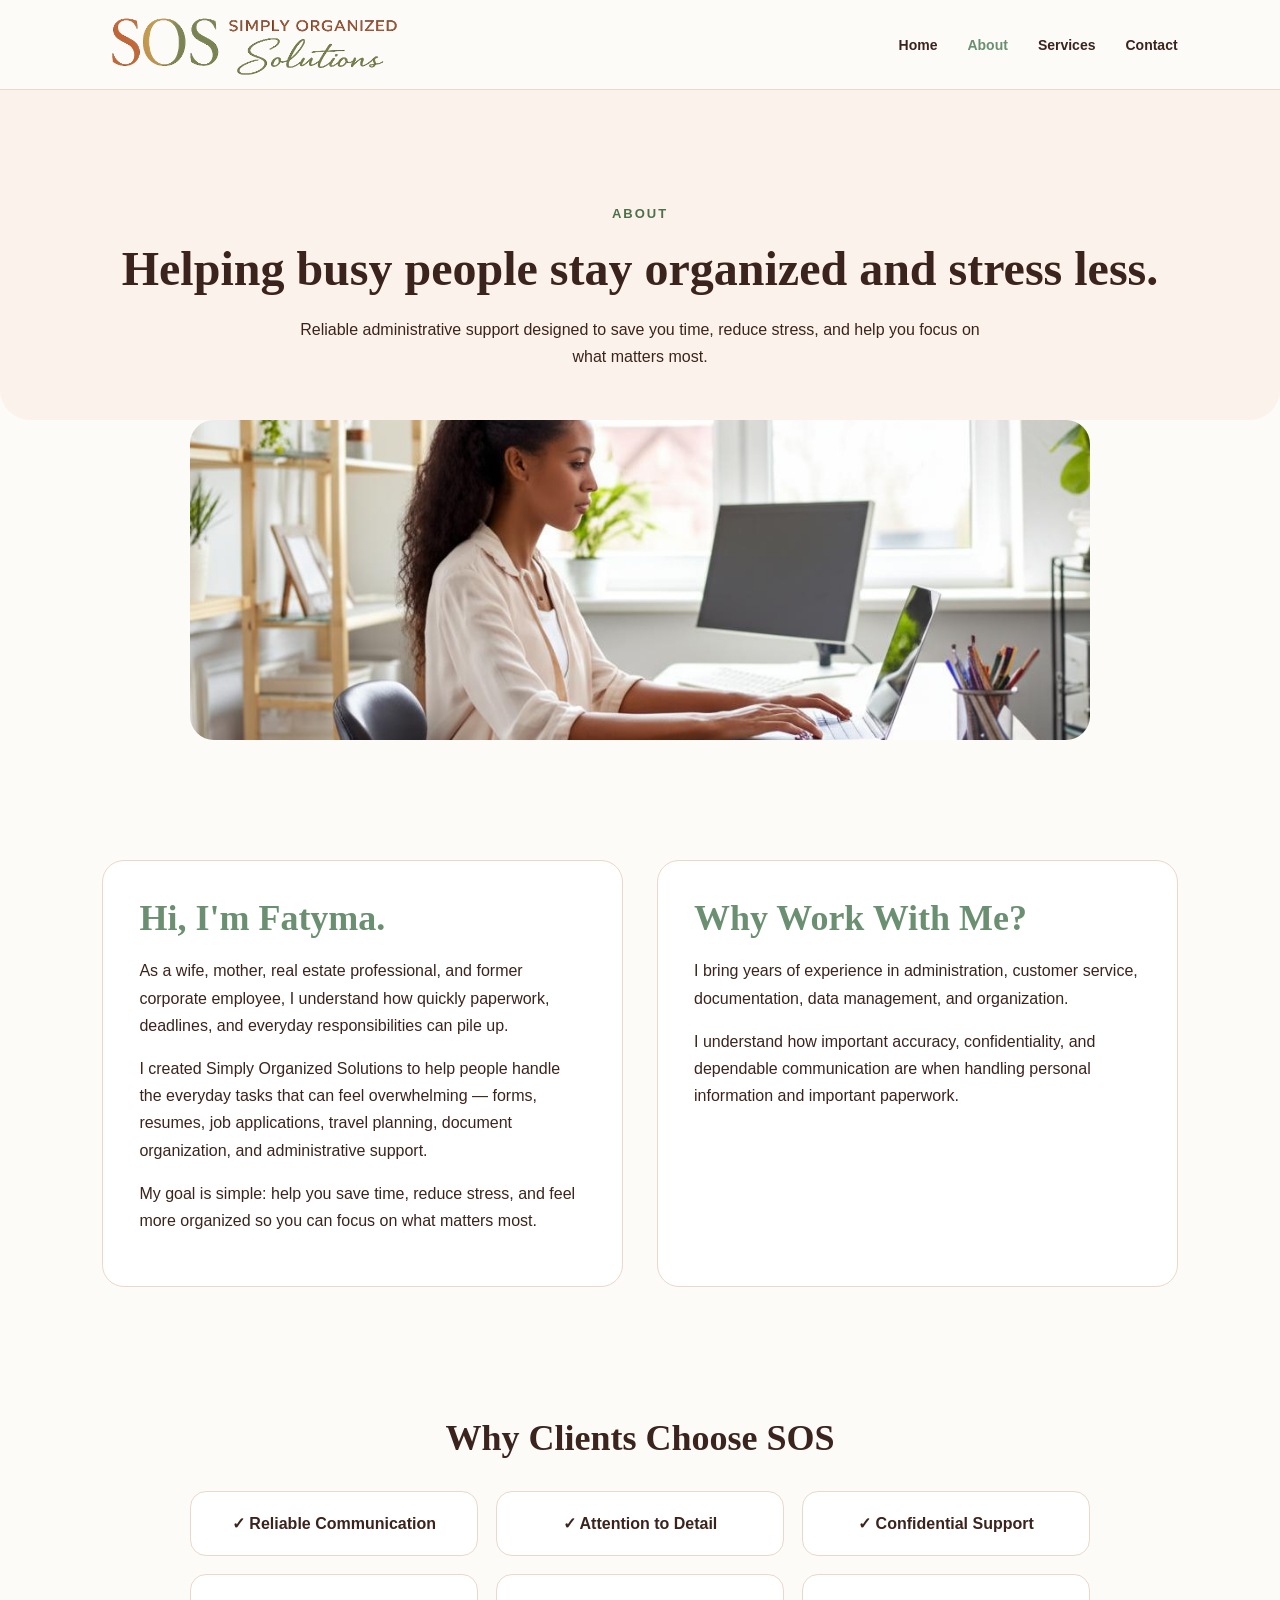
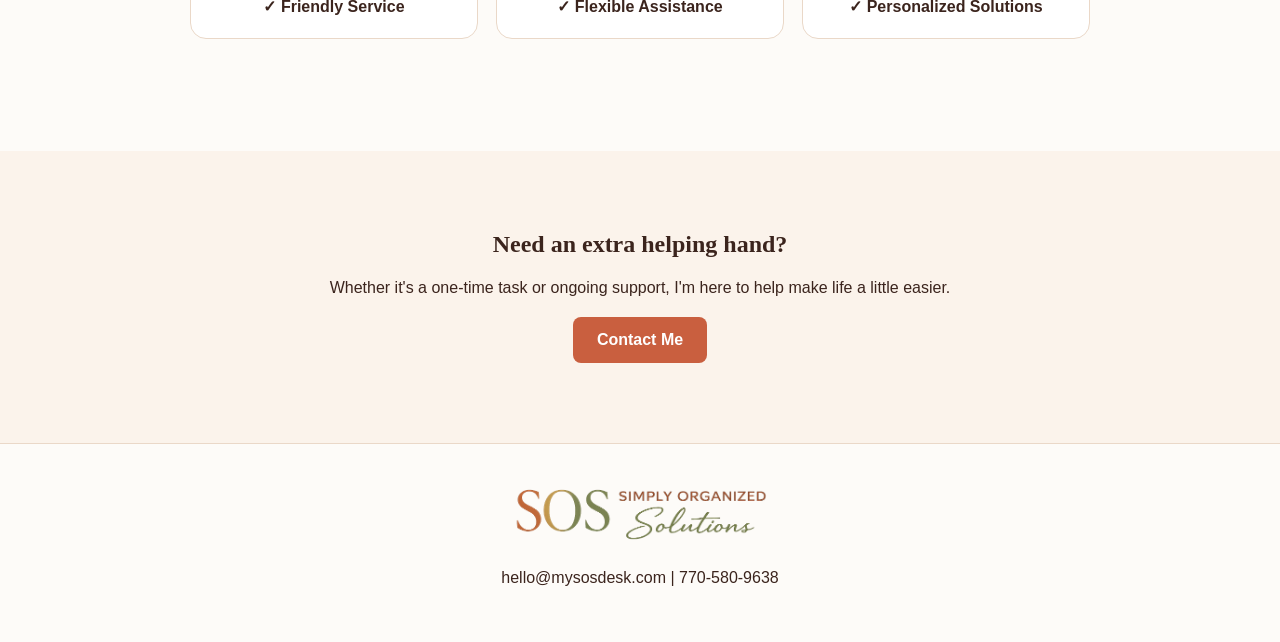
==== about.html @ 48eb8d65 "Update about.html" ====
<!DOCTYPE html>
<html lang="en">
<head>
<meta charset="UTF-8">
<meta name="viewport" content="width=device-width, initial-scale=1.0">
<title>About | Simply Organized Solutions</title>
<link rel="stylesheet" href="style.css">
</head>

<body>

<header class="site-header">
  <a href="index.html" class="logo">
    <img src="images/logo.png" alt="Simply Organized Solutions">
  </a>

  <nav>
    <a href="index.html">Home</a>
    <a href="about.html" class="active">About</a>    
    <a href="services.html">Services</a>
    <a href="contact.html">Contact</a>
  </nav>
</header>

<section class="page-hero">
  <div class="container">
    <p class="eyebrow">ABOUT</p>

<h1>
  Helping busy people stay
  <span class="green-text">organized</span>
  and stress less.
</h1>

    <p class="page-intro">
      Reliable administrative support designed to save you time, reduce stress, and help you focus on what matters most.
    </p>
  </div>
</section>

<div class="about-banner">
  <img src="images/about-workspace.jpeg" alt="Professional and organized virtual assistant workspace">
</div>

<section class="intro-grid">

  <div class="content-card">
    <h2>Hi, I'm Fatyma.</h2>

    <p>
      As a wife, mother, real estate professional, and former corporate employee, 
      I understand how quickly paperwork, deadlines, and everyday responsibilities can pile up.
    </p>

    <p>
      I created Simply Organized Solutions to help people handle the everyday
      tasks that can feel overwhelming — forms, resumes, job applications,
      travel planning, document organization, and administrative support.
    </p>

    <p>
      My goal is simple: help you save time, reduce stress, and feel more
      organized so you can focus on what matters most.
    </p>
  </div>

  <div class="content-card">
    <h2>Why Work With Me?</h2>

    <p>
      I bring years of experience in administration, customer service,
      documentation, data management, and organization.
    </p>

    <p>
      I understand how important accuracy, confidentiality, and dependable
      communication are when handling personal information and important
      paperwork.
    </p>
  </div>

</section>

<section class="services-preview">

  <h2>Why Clients Choose SOS</h2>

  <div class="service-list">
    <div>✓ Reliable Communication</div>
    <div>✓ Attention to Detail</div>
    <div>✓ Confidential Support</div>
    <div>✓ Friendly Service</div>
    <div>✓ Flexible Assistance</div>
    <div>✓ Personalized Solutions</div>
  </div>

</section>

<section class="cta-section">

  <h2>Need an extra helping hand?</h2>

  <p>
    Whether it's a one-time task or ongoing support, I'm here to help make
    life a little easier.
  </p>

  <a href="contact.html" class="button">
    Contact Me
  </a>

</section>

<footer>

  <div class="footer-logo">
    <img src="images/logo.png" alt="Simply Organized Solutions">
  </div>

  <p>
    hello@mysosdesk.com | 770-580-9638
  </p>

</footer>

</body>
</html>
---- style.css ----
* {
  box-sizing: border-box;
}

body {
  margin: 0;
  font-family: Arial, sans-serif;
  background: #FDFBF8;
  color: #3b241d;
}

h1, h2, h3 {
  font-family: Georgia, serif;
  color: #3b241d;
  margin: 0;
}

p {
  line-height: 1.7;
}

.site-header {
  height: 90px;
  padding: 0 8%;
  display: flex;
  align-items: center;
  justify-content: space-between;
  background: #FDFBF8;
  border-bottom: 1px solid #ead8c8;
}

.logo {
  text-decoration: none;
  color: inherit;
  display: flex;
  align-items: center;
  gap: 9px;
}

.logo-main {
  font-family: Georgia, serif;
  font-size: 26px;
  letter-spacing: -1px;
  color: #c95f3f;
}

.logo-text span {
  display: block;
  font-size: 10px;
  letter-spacing: 4px;
  text-transform: uppercase;
  font-weight: bold;
}

.logo-text em {
  display: block;
  font-family: Georgia, serif;
  font-size: 20px;
  color: #4d6f4a;
}

nav {
  display: flex;
  gap: 30px;
}

nav a {
  color: #3b241d;
  text-decoration: none;
  font-weight: bold;
  font-size: 14px;
}

.hero {
  padding: 70px 8%;
  display: grid;
  grid-template-columns: 1fr 0.85fr;
  gap: 60px;
  align-items: center;
  background: #fbf3eb;
}

.eyebrow {
  text-transform: uppercase;
  letter-spacing: 2px;
  font-size: 13px;
  font-weight: bold;
  color: #4d6f4a;
  margin-bottom: 16px;
}

.hero h1 {
  font-size: 44px;
  line-height: 1.08;
  max-width: 620px;
}

.hero-description {
  font-size: 17px;
  max-width: 560px;
  margin: 24px 0;
}

.button {
  display: inline-block;
  background: #c95f3f;
  color: white;
  padding: 14px 24px;
  border-radius: 8px;
  text-decoration: none;
  font-weight: bold;
}

.hero-card {
  background: #fffaf5;
  border: 1px solid #ead8c8;
  border-radius: 24px;
  padding: 42px;
  box-shadow: 0 18px 45px rgba(70, 45, 30, 0.08);
}

.hero-card h3 {
  font-size: 28px;
  margin-bottom: 20px;
}

.hero-card ul {
  list-style: none;
  padding: 0;
  margin: 0;
}

.hero-card li {
  padding: 13px 0;
  border-bottom: 1px solid #ead8c8;
  font-size: 17px;
}

.hero-card li:last-child {
  border-bottom: none;
}

.intro-grid {
  padding: 90px 8%;
  display: grid;
  grid-template-columns: repeat(2, 1fr);
  gap: 34px;
}

.content-card {
  background: white;
  border: 1px solid #ead8c8;
  border-radius: 22px;
  padding: 36px;
}

.content-card h2,
.services-preview h2 {
  font-size: 36px;
  margin-bottom: 18px;
}

.services-preview {
  padding: 40px 8% 80px;
  text-align: center;
}

.service-list {
  margin: 32px auto;
  max-width: 900px;
  display: grid;
  grid-template-columns: repeat(3, 1fr);
  gap: 18px;
}

.service-list div {
  background: white;
  border: 1px solid #ead8c8;
  border-radius: 16px;
  padding: 22px;
  font-weight: bold;
}

.text-link {
  color: #c95f3f;
  font-weight: bold;
  text-decoration: none;
}

footer {
  padding: 34px 8%;
  text-align: center;
  border-top: 1px solid #ead8c8;
  background: #FDFBF8;
}

.footer-logo span {
  font-family: Georgia, serif;
  font-size: 28px;
  color: #c95f3f;
}

.footer-logo em {
  font-family: Georgia, serif;
  color: #4d6f4a;
  font-size: 20px;
  margin-left: 6px;
}

@media (max-width: 850px) {
  .site-header {
    height: auto;
    padding: 22px 6%;
    flex-direction: column;
    gap: 18px;
  }

  nav {
    gap: 18px;
    flex-wrap: wrap;
    justify-content: center;
  }

  .hero {
    grid-template-columns: 1fr;
    padding: 52px 6%;
  }

  .hero h1 {
    font-size: 38px;
  }

  .intro-grid,
  .service-list {
    grid-template-columns: 1fr;
  }
}
.page-hero {
  text-align: center;
  padding: 100px 8% 50px;
}

.page-hero h1 {
  font-size: 48px;
  margin-bottom: 20px;
}

.page-intro {
  max-width: 700px;
  margin: auto;
}

.service-banner {
  max-width: 1200px;
  margin: 0 auto 60px;
  padding: 0 8%;
}

.service-banner img {
  width: 100%;
  height: 420px;
  object-fit: cover;
  border-radius: 24px;
}

.services-page {
  padding: 0 8% 80px;
  display: grid;
  grid-template-columns: repeat(2, 1fr);
  gap: 30px;
}

.service-card {
  background: white;
  border: 1px solid #ead8c8;
  border-radius: 22px;
  padding: 35px;
}

.service-card h2 {
  font-size: 30px;
  margin-bottom: 15px;
}

.cta-section {
  background: #fbf3eb;
  text-align: center;
  padding: 80px 8%;
}

@media (max-width: 850px) {
  .services-page {
    grid-template-columns: 1fr;
  }

  .page-hero h1 {
    font-size: 38px;
  }
}
```css
.green-text {
  color: #6B8F71;
}

.service-card h2 {
  color: #6B8F71;
}

.page-hero {
  background: #fbf3eb;
  border-radius: 0 0 30px 30px;
}

/* Logo image */

.logo img {
  height: 80px;
  width: auto;
  display: block;
}

.footer-logo img {
  height: 70px;
  width: auto;
  display: block;
  margin: 0 auto 15px;
}

.logo {
  text-decoration: none;
}
```
.about-banner {
  max-width: 1200px;
  margin: 0 auto 30px;
  padding: 0 8%;
}

.about-banner {
  max-width: 1200px;
  margin: 0 auto 30px;
  padding: 0 8%;
  text-align: center;
}

.about-banner img {
  width: 100%;
  max-width: 900px;
  height: 320px;
  object-fit: cover;
  object-position: center;
  border-radius: 24px;
  display: block;
  margin: 0 auto;
}
/* Soft page entrance animation */
main,
.page-hero,
.hero {
  animation: fadeUp 0.8s ease forwards;
}

@keyframes fadeUp {
  from {
    opacity: 0;
    transform: translateY(18px);
  }

  to {
    opacity: 1;
    transform: translateY(0);
  }
}

/* Card hover effect */
.service-card,
.content-card {
  transition: all 0.3s ease;
}

.service-card:hover,
.content-card:hover {
  transform: translateY(-6px);
  box-shadow: 0 14px 35px rgba(70, 45, 30, 0.08);
}

/* Button hover effect */
.button {
  transition: all 0.3s ease;
}

.button:hover {
  transform: translateY(-2px);
  opacity: 0.9;
}

/* Image hover effect */
.service-banner img,
.about-banner img {
  transition: transform 0.5s ease;
}

.service-banner img:hover,
.about-banner img:hover {
  transform: scale(1.02);
}
nav a.active {
  color: #6B8F71;
}
.logo img {
  transition: transform 0.3s ease;
}

.logo img:hover {
  transform: scale(1.03);
}
.content-card h2 {
  color: #6B8F71;
}
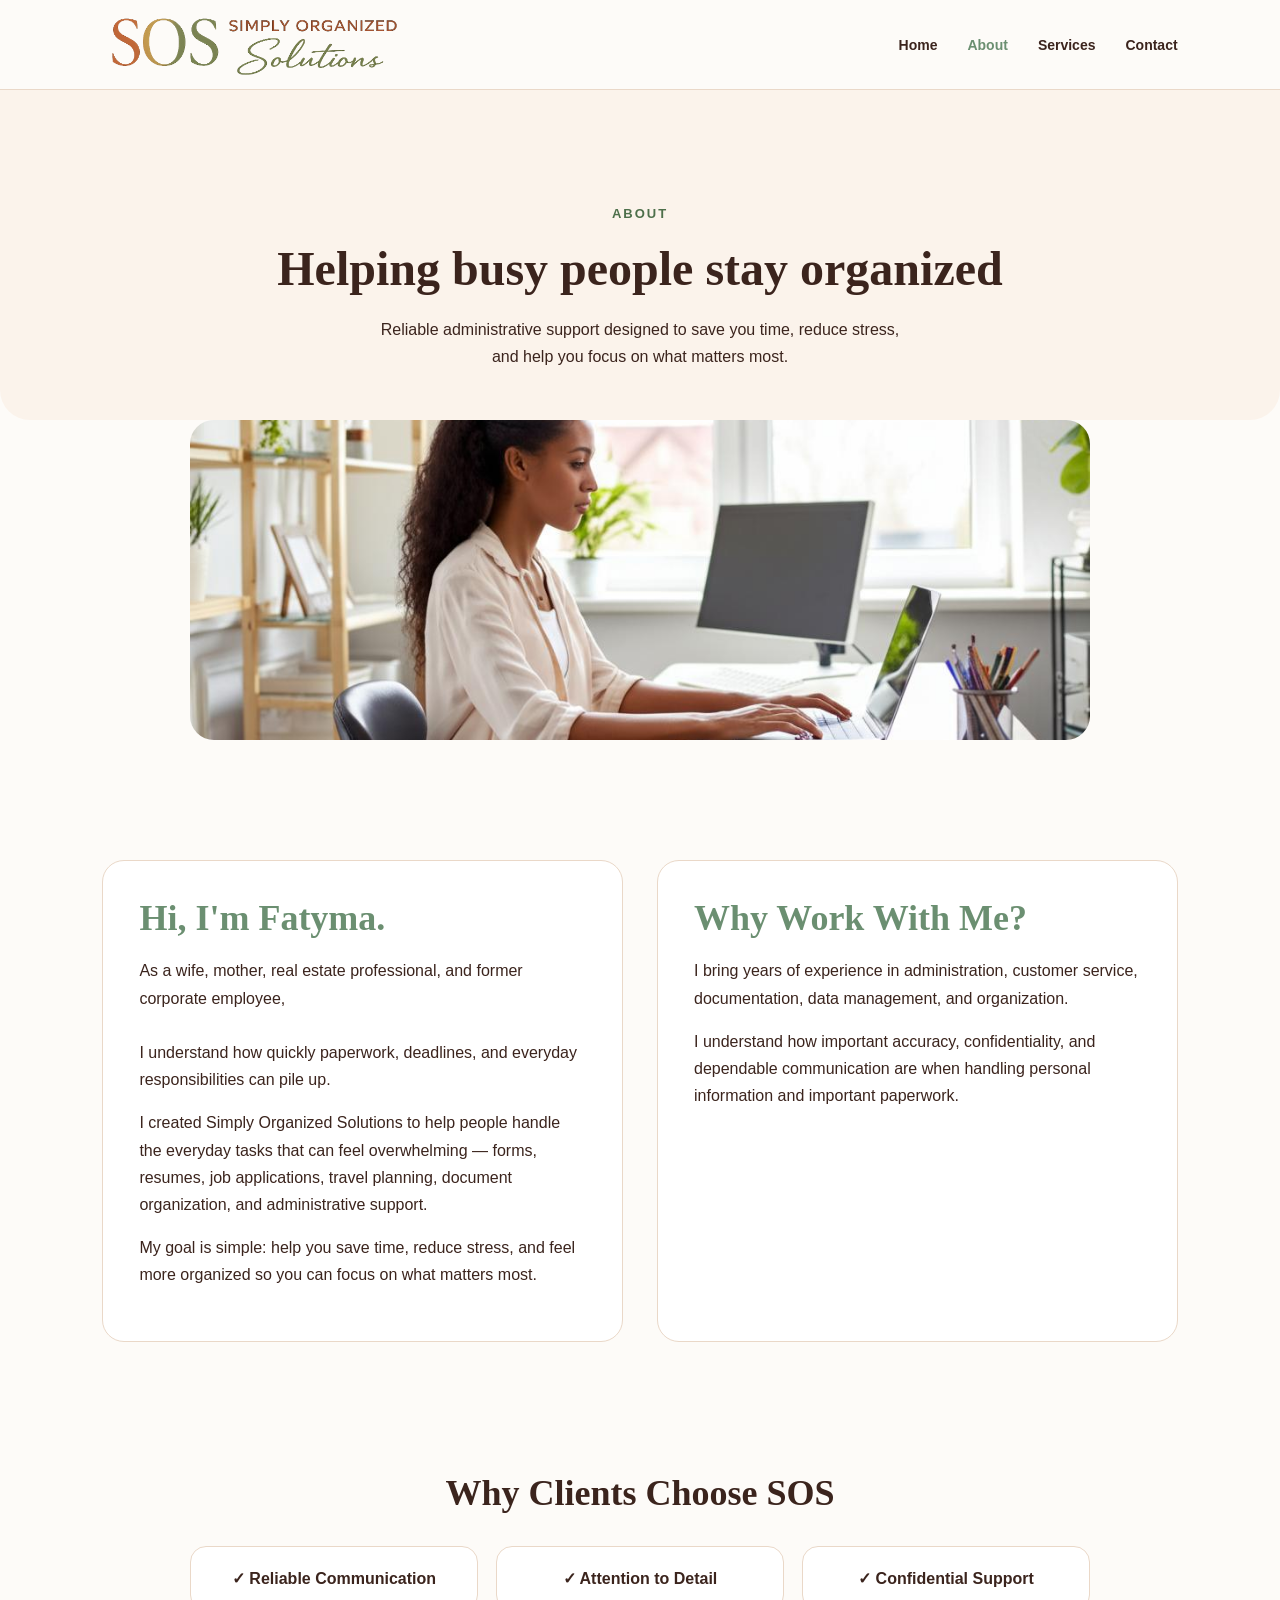
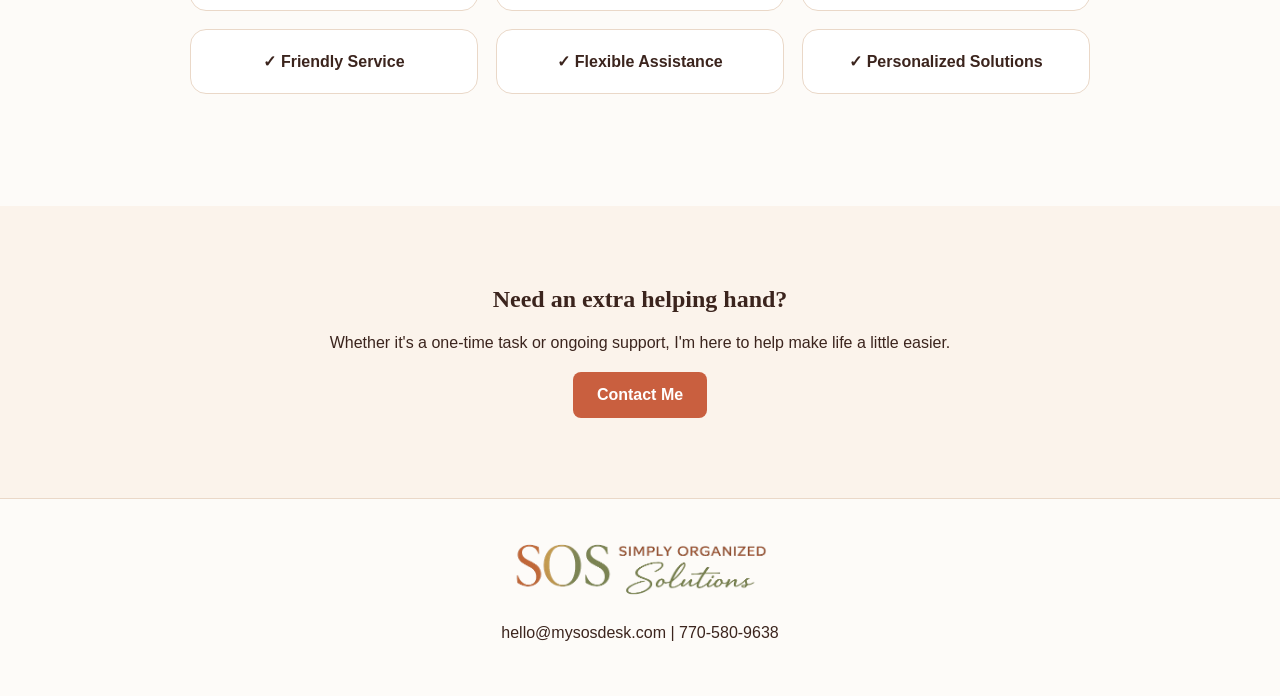
==== commit 839f92ec: "Update about.html" ====
--- a/about.html
+++ b/about.html
@@ -29,12 +29,12 @@
 <h1>
   Helping busy people stay
   <span class="green-text">organized</span>
-  and stress less.
 </h1>
 
     <p class="page-intro">
-      Reliable administrative support designed to save you time, reduce stress, and help you focus on what matters most.
-    </p>
+  Reliable administrative support designed to save you time, reduce stress,<br>
+  and help you focus on what matters most.
+</p>
   </div>
 </section>
 
@@ -48,9 +48,9 @@
     <h2>Hi, I'm Fatyma.</h2>
 
     <p>
-      As a wife, mother, real estate professional, and former corporate employee, 
-      I understand how quickly paperwork, deadlines, and everyday responsibilities can pile up.
-    </p>
+As a wife, mother, real estate professional, and former corporate employee,<br><br>
+I understand how quickly paperwork, deadlines, and everyday responsibilities can pile up.
+</p>
 
     <p>
       I created Simply Organized Solutions to help people handle the everyday
--- a/style.css
+++ b/style.css
@@ -92,7 +92,7 @@
 .hero h1 {
   font-size: 44px;
   line-height: 1.08;
-  max-width: 620px;
+  max-width: 520px;
 }
 
 .hero-description {
@@ -417,3 +417,50 @@
 .content-card h2 {
   color: #6B8F71;
 }
+.contact-form {
+  display: flex;
+  flex-direction: column;
+  gap: 15px;
+}
+
+.contact-form input,
+.contact-form select,
+.contact-form textarea {
+  padding: 14px;
+  border: 1px solid #d8d2c8;
+  border-radius: 8px;
+  font-size: 1rem;
+  font-family: inherit;
+}
+
+.contact-form button {
+  background: #6f8b6d;
+  color: white;
+  border: none;
+  padding: 14px;
+  border-radius: 8px;
+  cursor: pointer;
+  font-size: 1rem;
+}
+
+.contact-form button:hover {
+  opacity: 0.9;
+}
+.services-intro {
+  max-width: 850px;
+  margin: 45px auto 60px;
+  text-align: center;
+}
+
+.services-intro h2 {
+  color: #6B8F71;
+  font-size: 36px;
+  margin-bottom: 18px;
+}
+
+.services-intro p {
+  font-size: 20px;
+  line-height: 1.8;
+  color: #3b241d;
+  margin-bottom: 10px;
+}
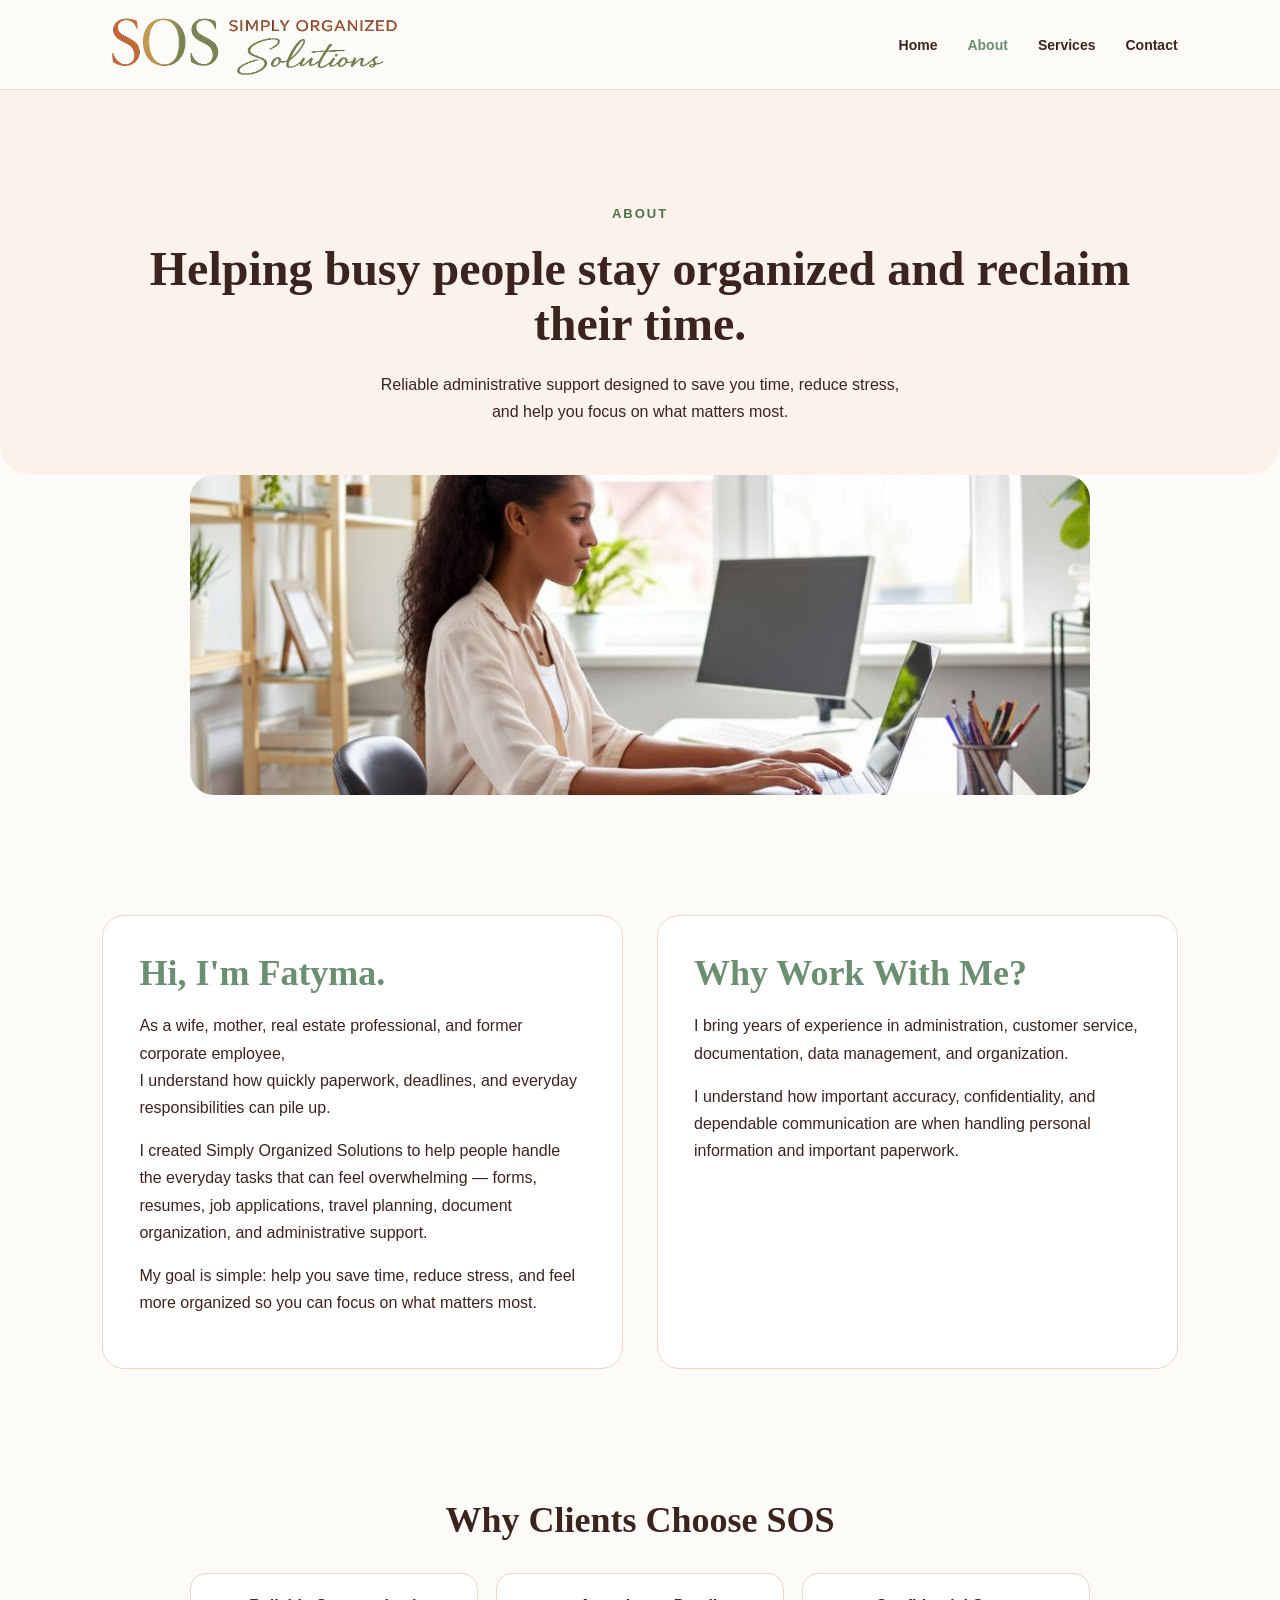
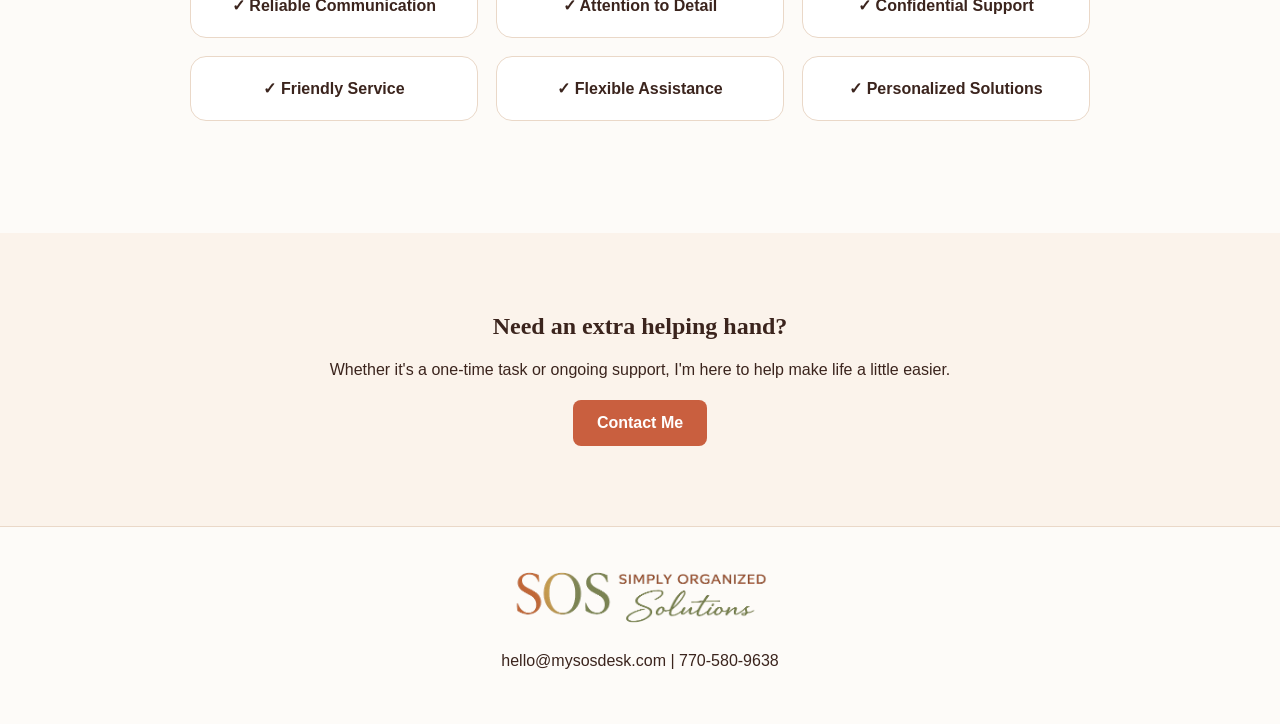
==== commit 683ee95b: "Update about.html" ====
--- a/about.html
+++ b/about.html
@@ -27,8 +27,8 @@
     <p class="eyebrow">ABOUT</p>
 
 <h1>
-  Helping busy people stay
-  <span class="green-text">organized</span>
+  Helping busy people stay organized
+  <span class="green-text">and reclaim their time.</span>
 </h1>
 
     <p class="page-intro">
@@ -48,7 +48,7 @@
     <h2>Hi, I'm Fatyma.</h2>
 
     <p>
-As a wife, mother, real estate professional, and former corporate employee,<br><br>
+As a wife, mother, real estate professional, and former corporate employee,<br>
 I understand how quickly paperwork, deadlines, and everyday responsibilities can pile up.
 </p>
 
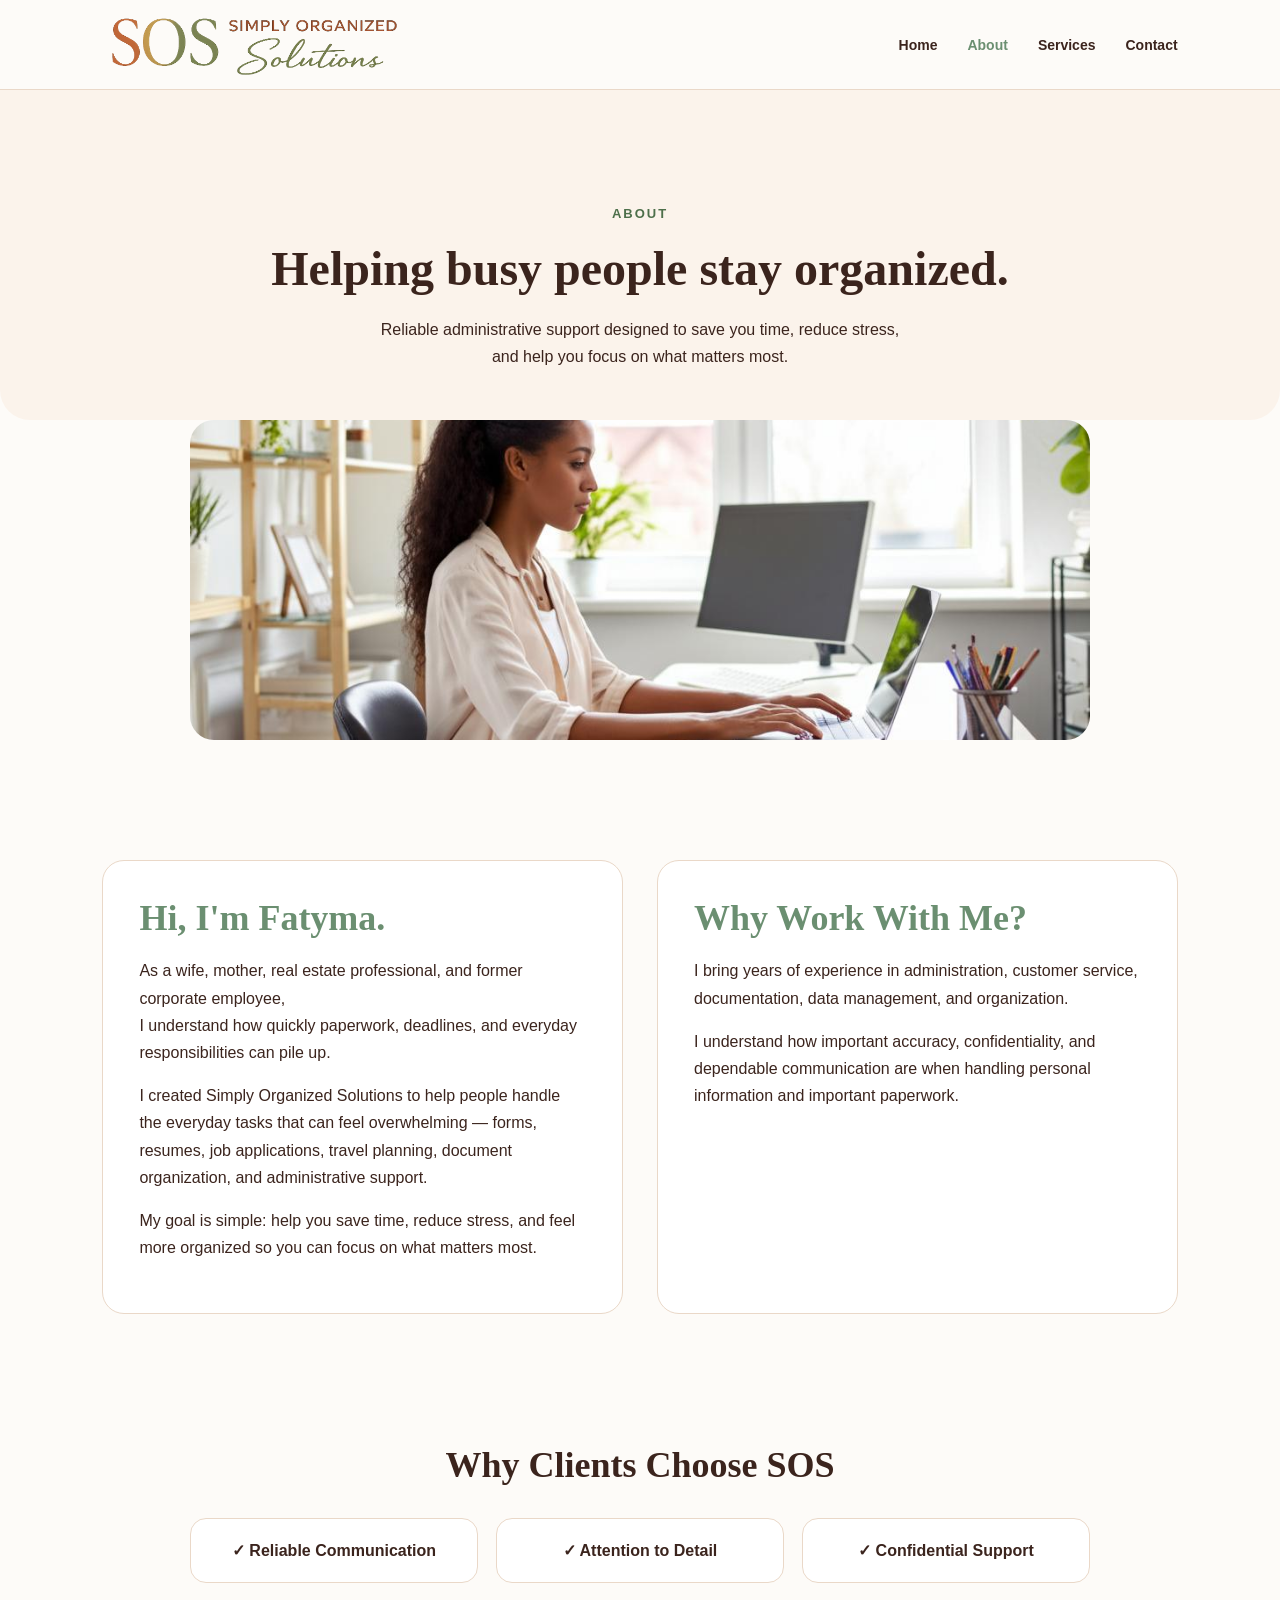
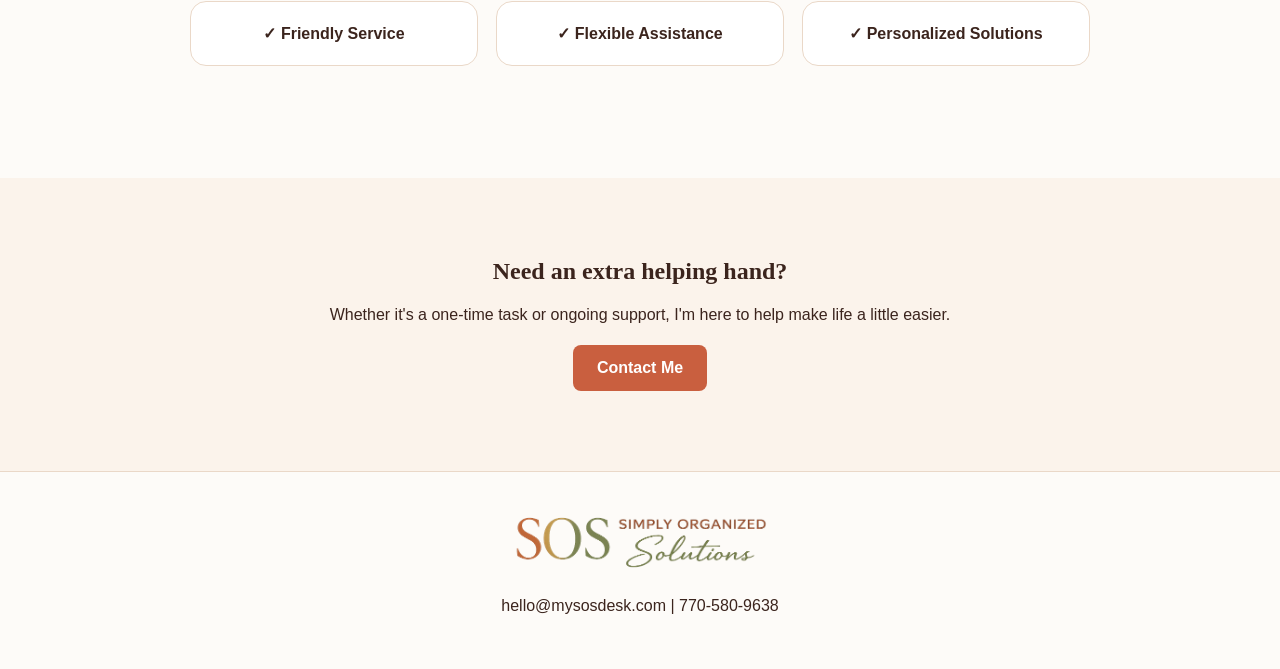
==== commit 694bf8af: "Update about.html" ====
--- a/about.html
+++ b/about.html
@@ -27,8 +27,7 @@
     <p class="eyebrow">ABOUT</p>
 
 <h1>
-  Helping busy people stay organized
-  <span class="green-text">and reclaim their time.</span>
+  Helping busy people stay organized.
 </h1>
 
     <p class="page-intro">
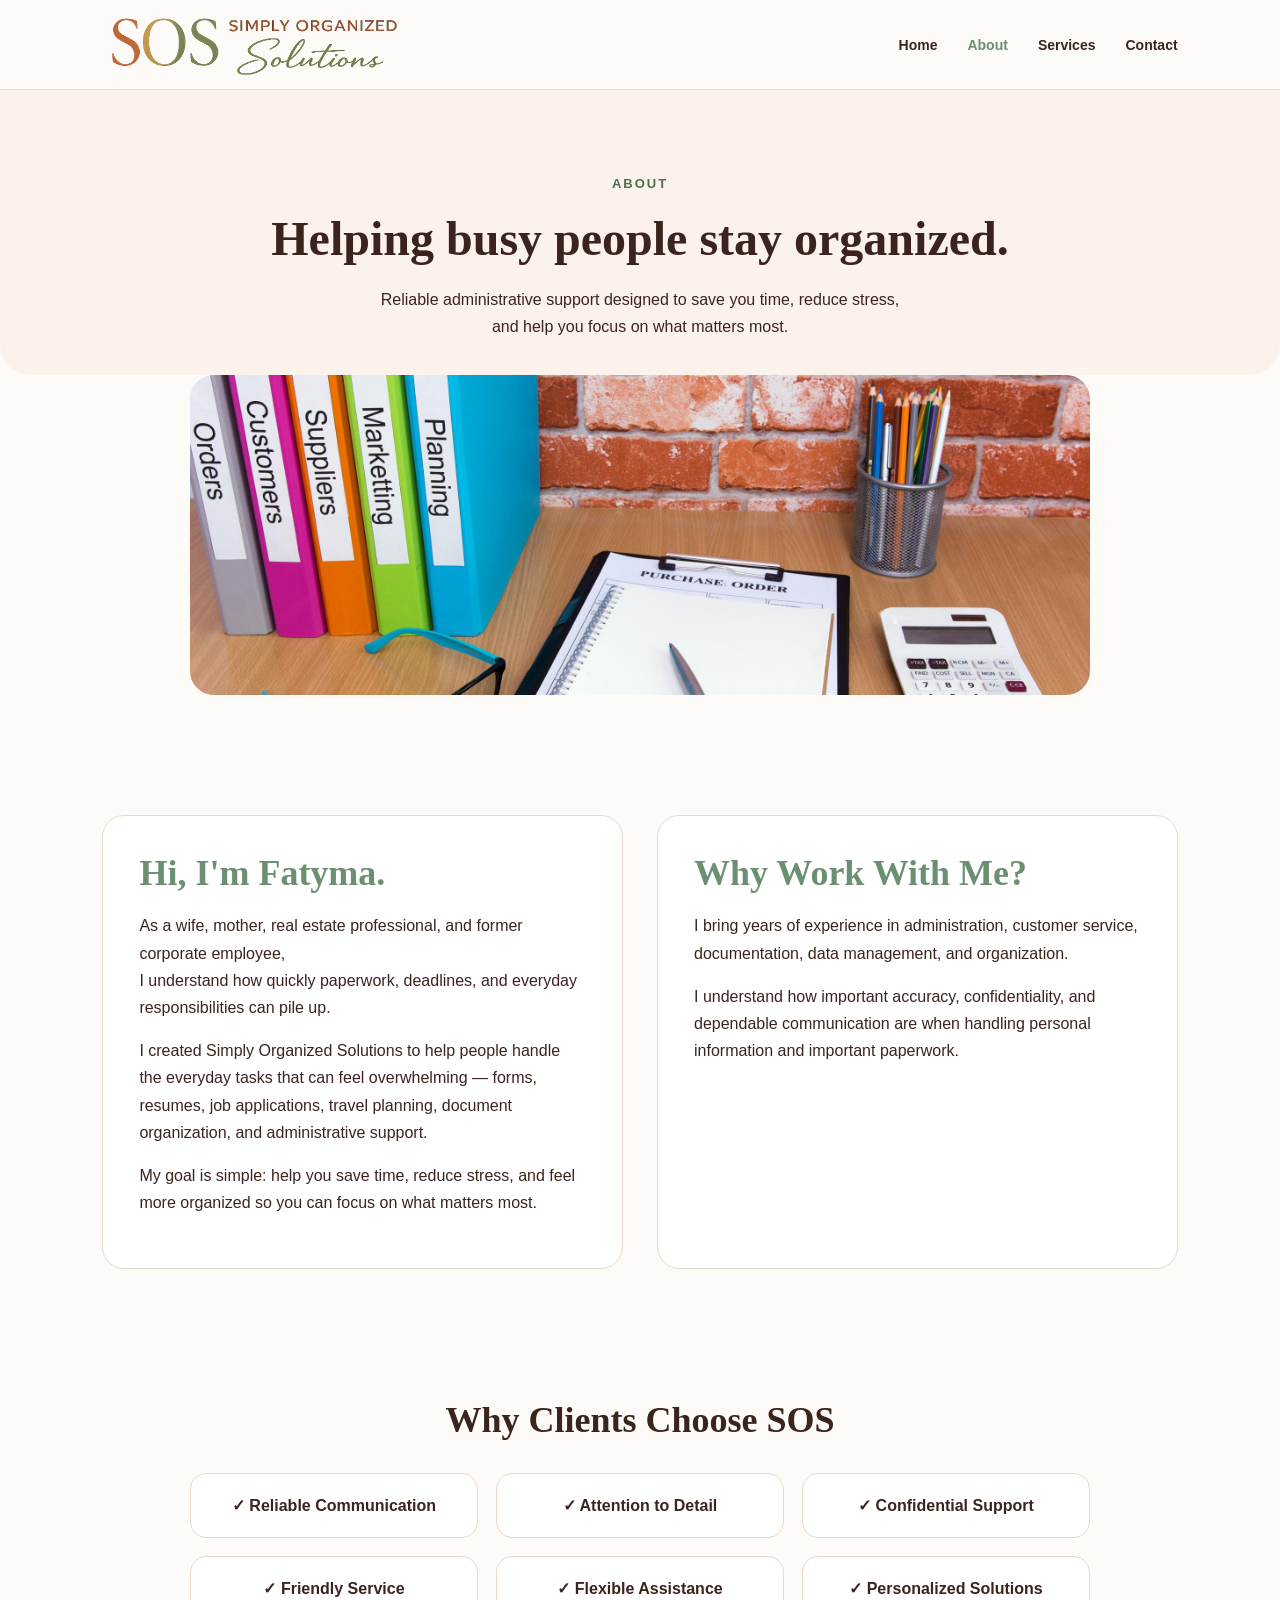
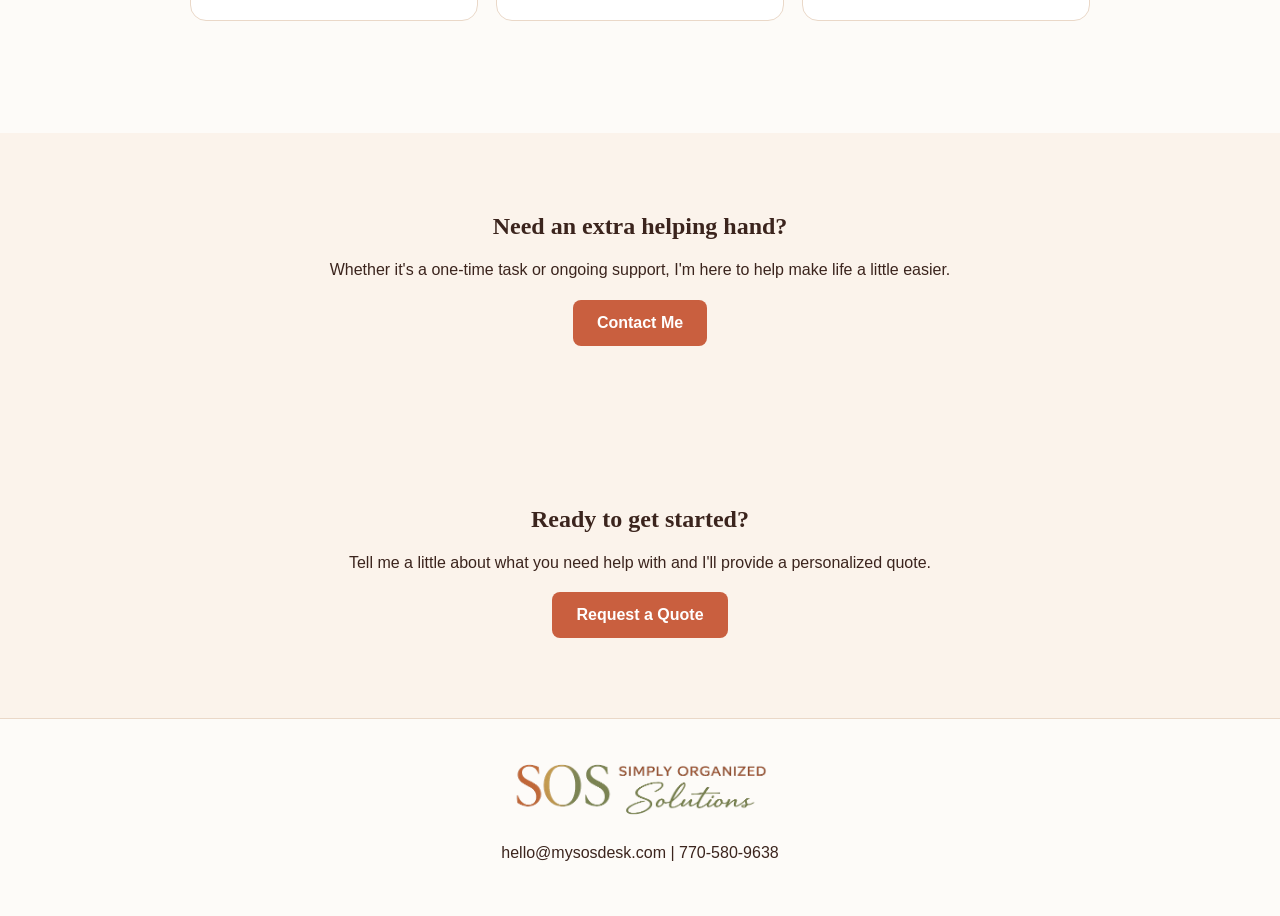
==== commit e179da4d: "Update about.html" ====
--- a/about.html
+++ b/about.html
@@ -110,6 +110,18 @@
 
 </section>
 
+<section class="cta-section">
+  <h2>Ready to get started?</h2>
+
+  <p>
+    Tell me a little about what you need help with and I'll provide a personalized quote.
+  </p>
+
+  <a href="https://formspree.io/f/mzdwqdpd" class="button" target="_blank">
+    Request a Quote
+  </a>
+</section>
+  
 <footer>
 
   <div class="footer-logo">
--- a/style.css
+++ b/style.css
@@ -237,9 +237,8 @@
 }
 .page-hero {
   text-align: center;
-  padding: 100px 8% 50px;
-}
-
+  padding: 70px 8% 35px;
+}
 .page-hero h1 {
   font-size: 48px;
   margin-bottom: 20px;
@@ -252,7 +251,7 @@
 
 .service-banner {
   max-width: 1200px;
-  margin: 0 auto 60px;
+  margin: -10px auto 60px;
   padding: 0 8%;
 }
 
@@ -464,3 +463,137 @@
   color: #3b241d;
   margin-bottom: 10px;
 }
+.hero-image img {
+  width: 100%;
+  border-radius: 24px;
+  display: block;
+  object-fit: cover;
+  height: 420px;
+}
+.hero {
+  padding: 70px 8%;
+  display: grid;
+  grid-template-columns: 1fr 1fr;
+  gap: 55px;
+  align-items: center;
+  background: #fbf3eb;
+}
+
+.hero-image img {
+  width: 100%;
+  height: 320px;
+  object-fit: cover;
+  object-position: center;
+  border-radius: 24px;
+  display: block;
+}
+
+.hero h1 {
+  font-size: 58px;
+  line-height: 1.1;
+  max-width: 600px;
+}
+/* Mobile fixes */
+@media (max-width: 850px) {
+  .site-header {
+    height: auto;
+    padding: 18px 6%;
+    flex-direction: column;
+    gap: 14px;
+  }
+
+  .logo img {
+    height: 70px;
+  }
+
+  nav {
+    gap: 14px;
+    flex-wrap: wrap;
+    justify-content: center;
+  }
+
+  nav a {
+    font-size: 13px;
+  }
+
+  .hero {
+    grid-template-columns: 1fr;
+    padding: 42px 6%;
+    gap: 28px;
+    text-align: center;
+  }
+
+  .hero-text {
+    max-width: 100%;
+  }
+
+  .hero h1 {
+    font-size: 38px;
+    line-height: 1.1;
+    max-width: 100%;
+  }
+
+  .hero-description {
+    font-size: 16px;
+    max-width: 100%;
+  }
+
+  .hero-image {
+    order: -1;
+  }
+
+  .hero-image img {
+    height: 280px;
+    width: 100%;
+    object-fit: cover;
+    object-position: center;
+  }
+
+  .page-hero {
+    padding: 50px 6% 30px;
+  }
+
+  .page-hero h1 {
+    font-size: 34px;
+    line-height: 1.15;
+  }
+
+  .about-banner,
+  .service-banner {
+    padding: 0 6%;
+    margin-bottom: 35px;
+  }
+
+  .about-banner img,
+  .service-banner img {
+    height: 260px;
+    width: 100%;
+    max-width: 100%;
+  }
+
+  .intro-grid,
+  .services-page,
+  .service-list {
+    grid-template-columns: 1fr;
+    padding-left: 6%;
+    padding-right: 6%;
+  }
+
+  .content-card,
+  .service-card {
+    padding: 28px;
+  }
+
+  .services-intro {
+    margin: 30px 6% 45px;
+    padding: 0;
+  }
+
+  .services-intro h2 {
+    font-size: 30px;
+  }
+
+  .services-intro p {
+    font-size: 17px;
+  }
+}
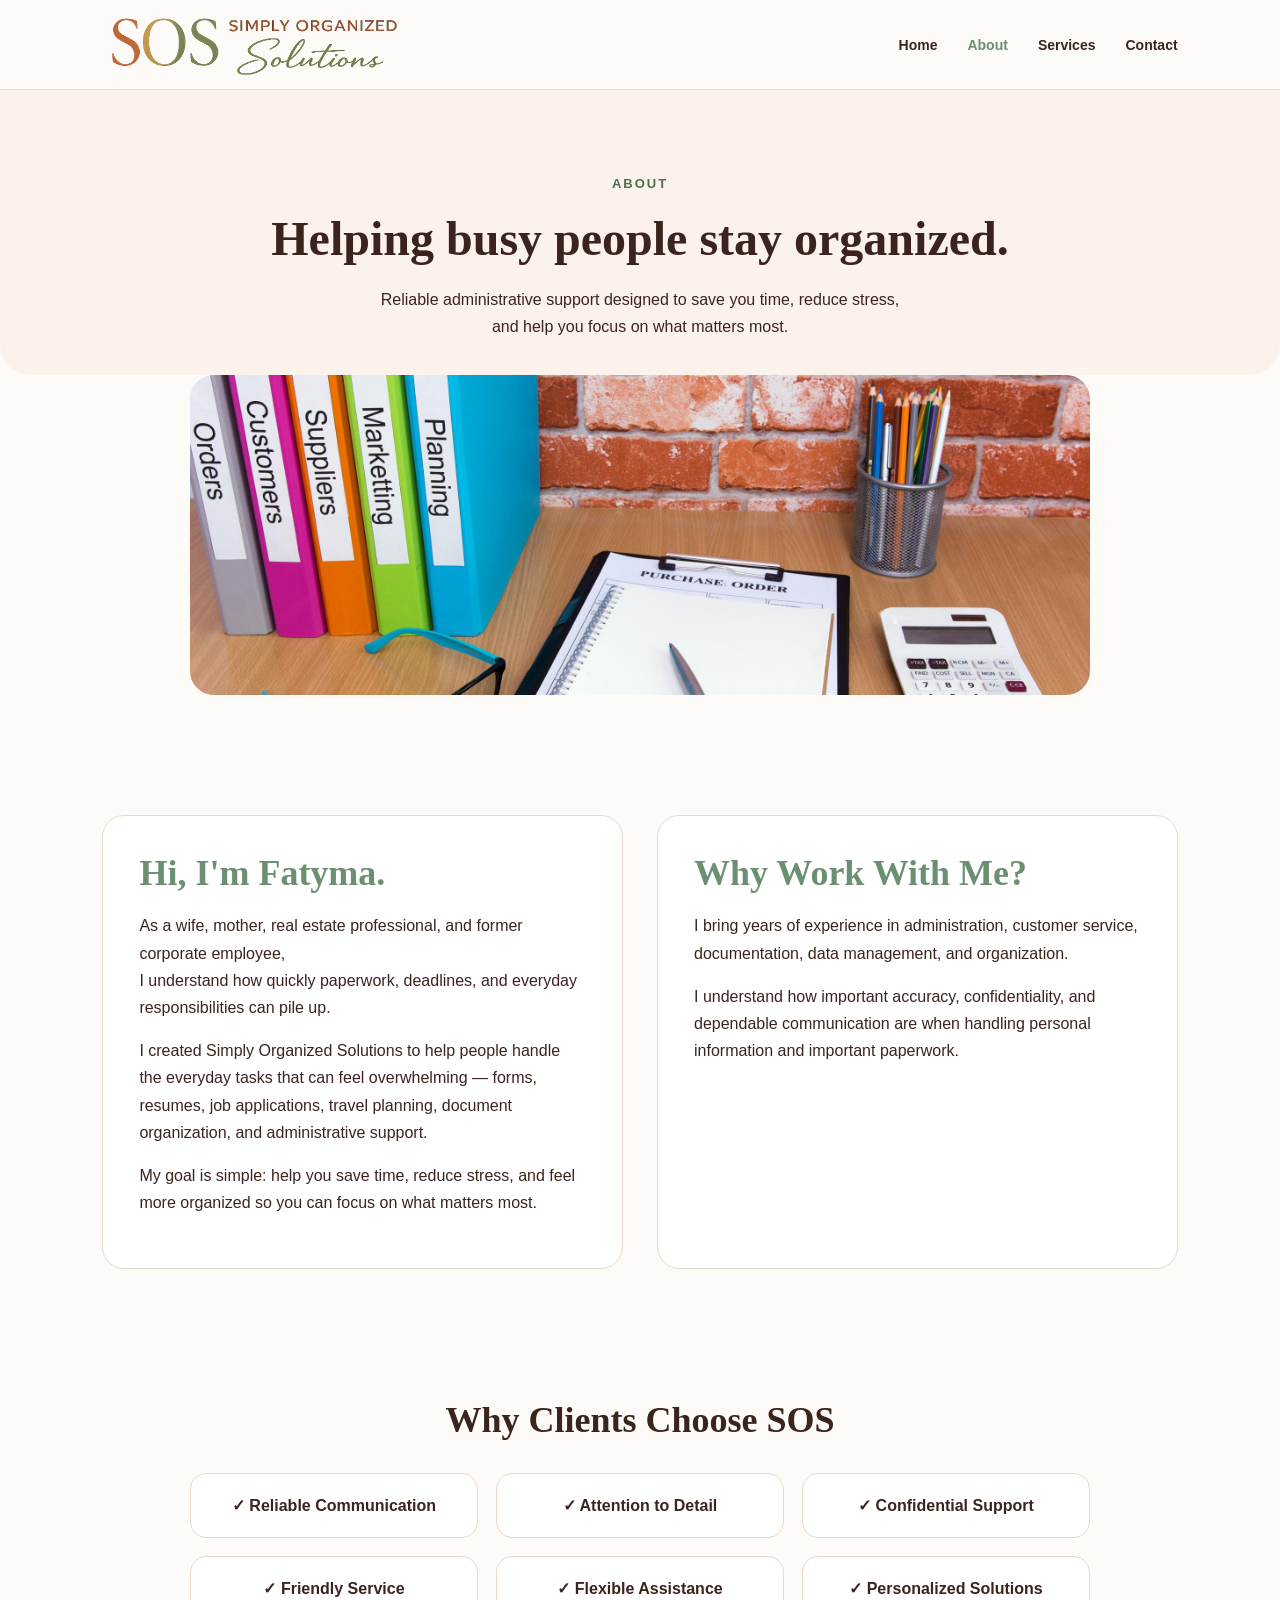
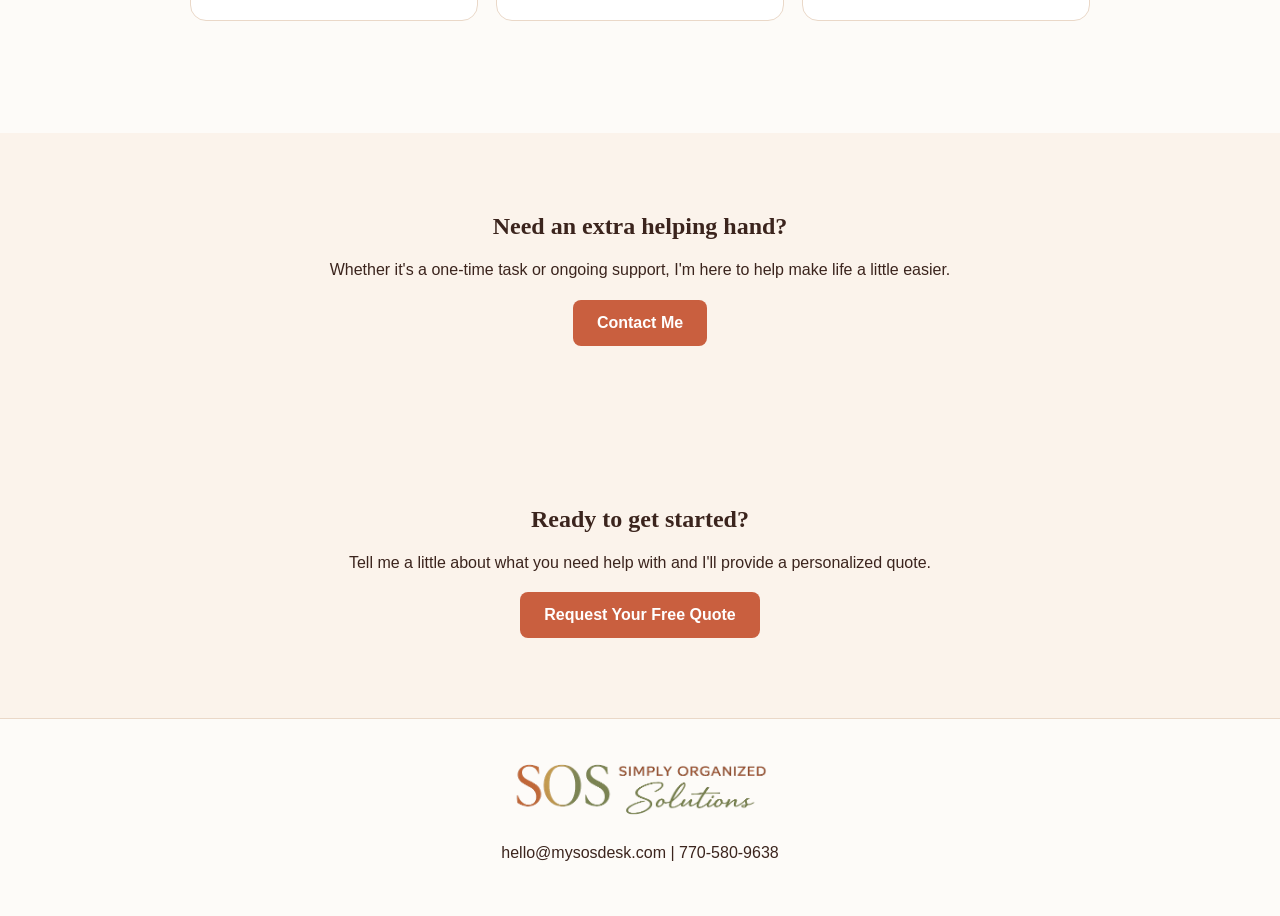
==== commit aa2c8f64: "Update about.html" ====
--- a/about.html
+++ b/about.html
@@ -118,7 +118,7 @@
   </p>
 
   <a href="https://formspree.io/f/mzdwqdpd" class="button" target="_blank">
-    Request a Quote
+    Request Your Free Quote
   </a>
 </section>
   
